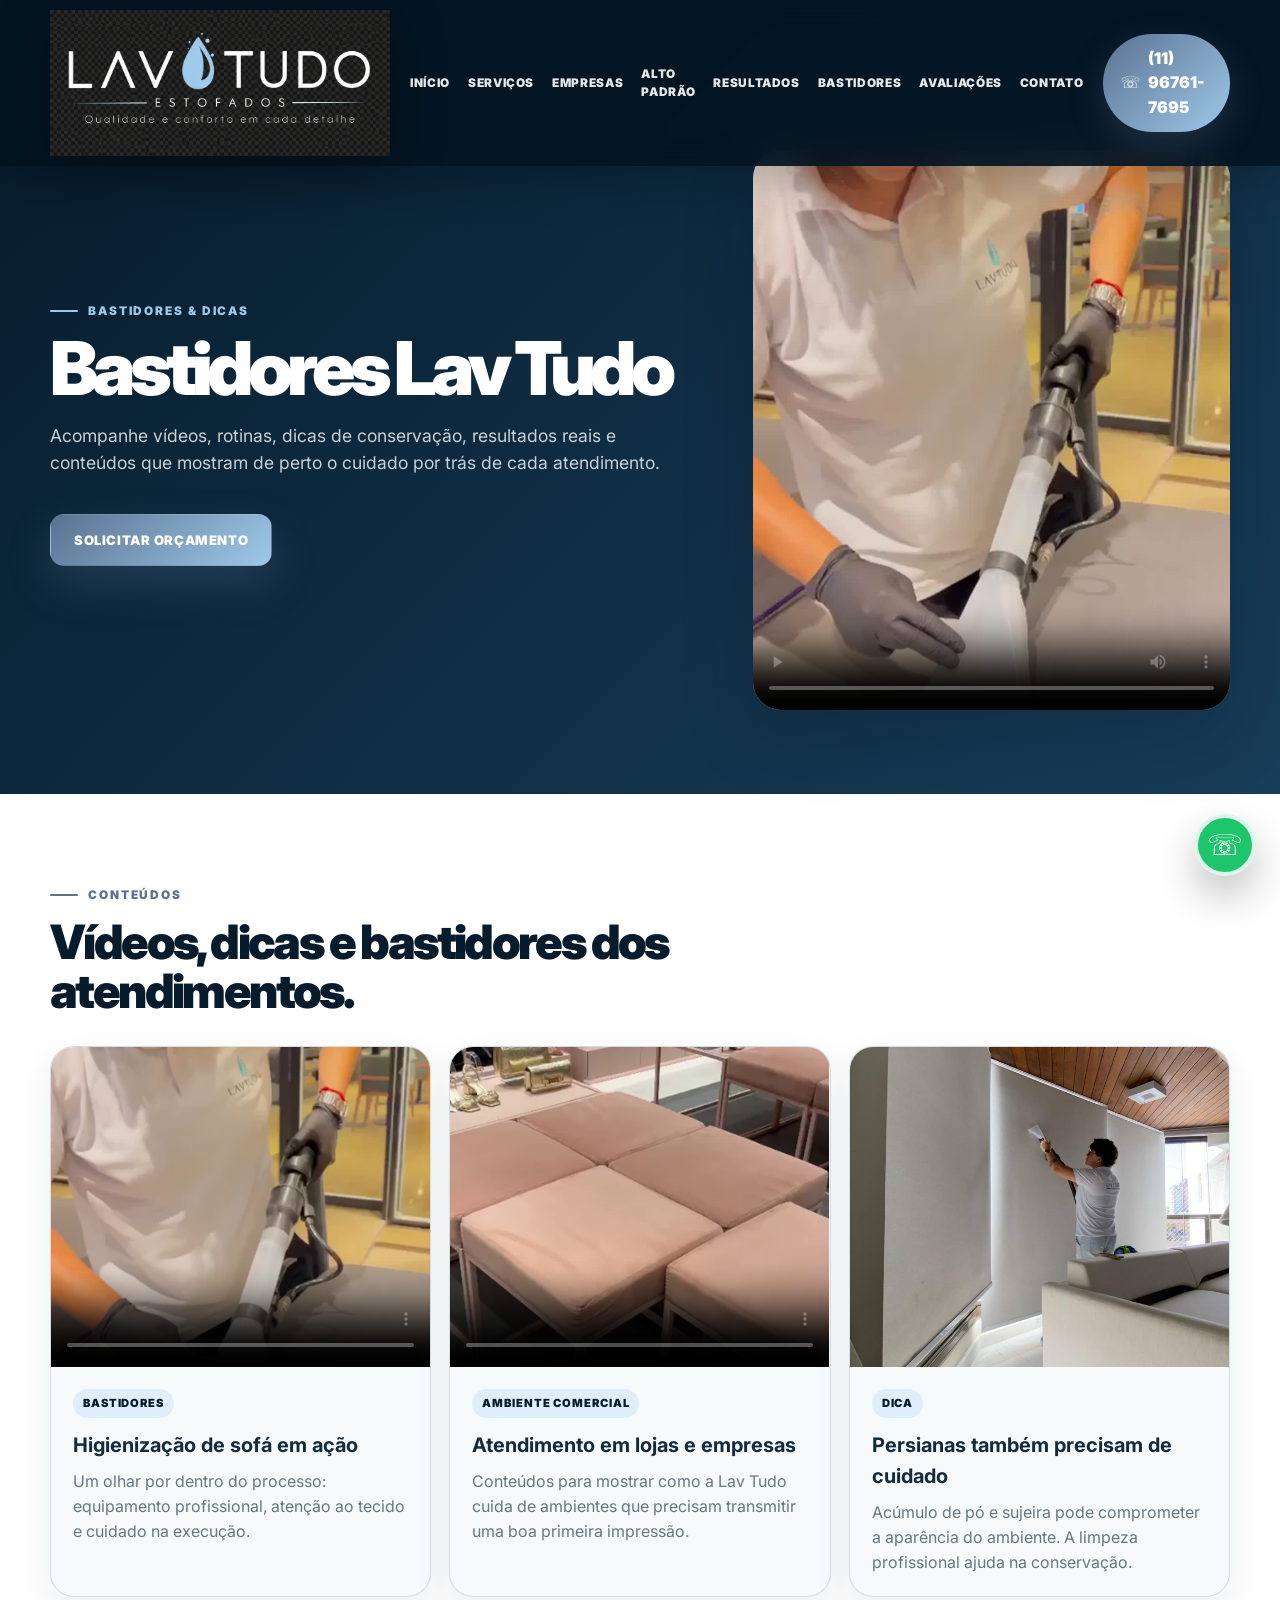
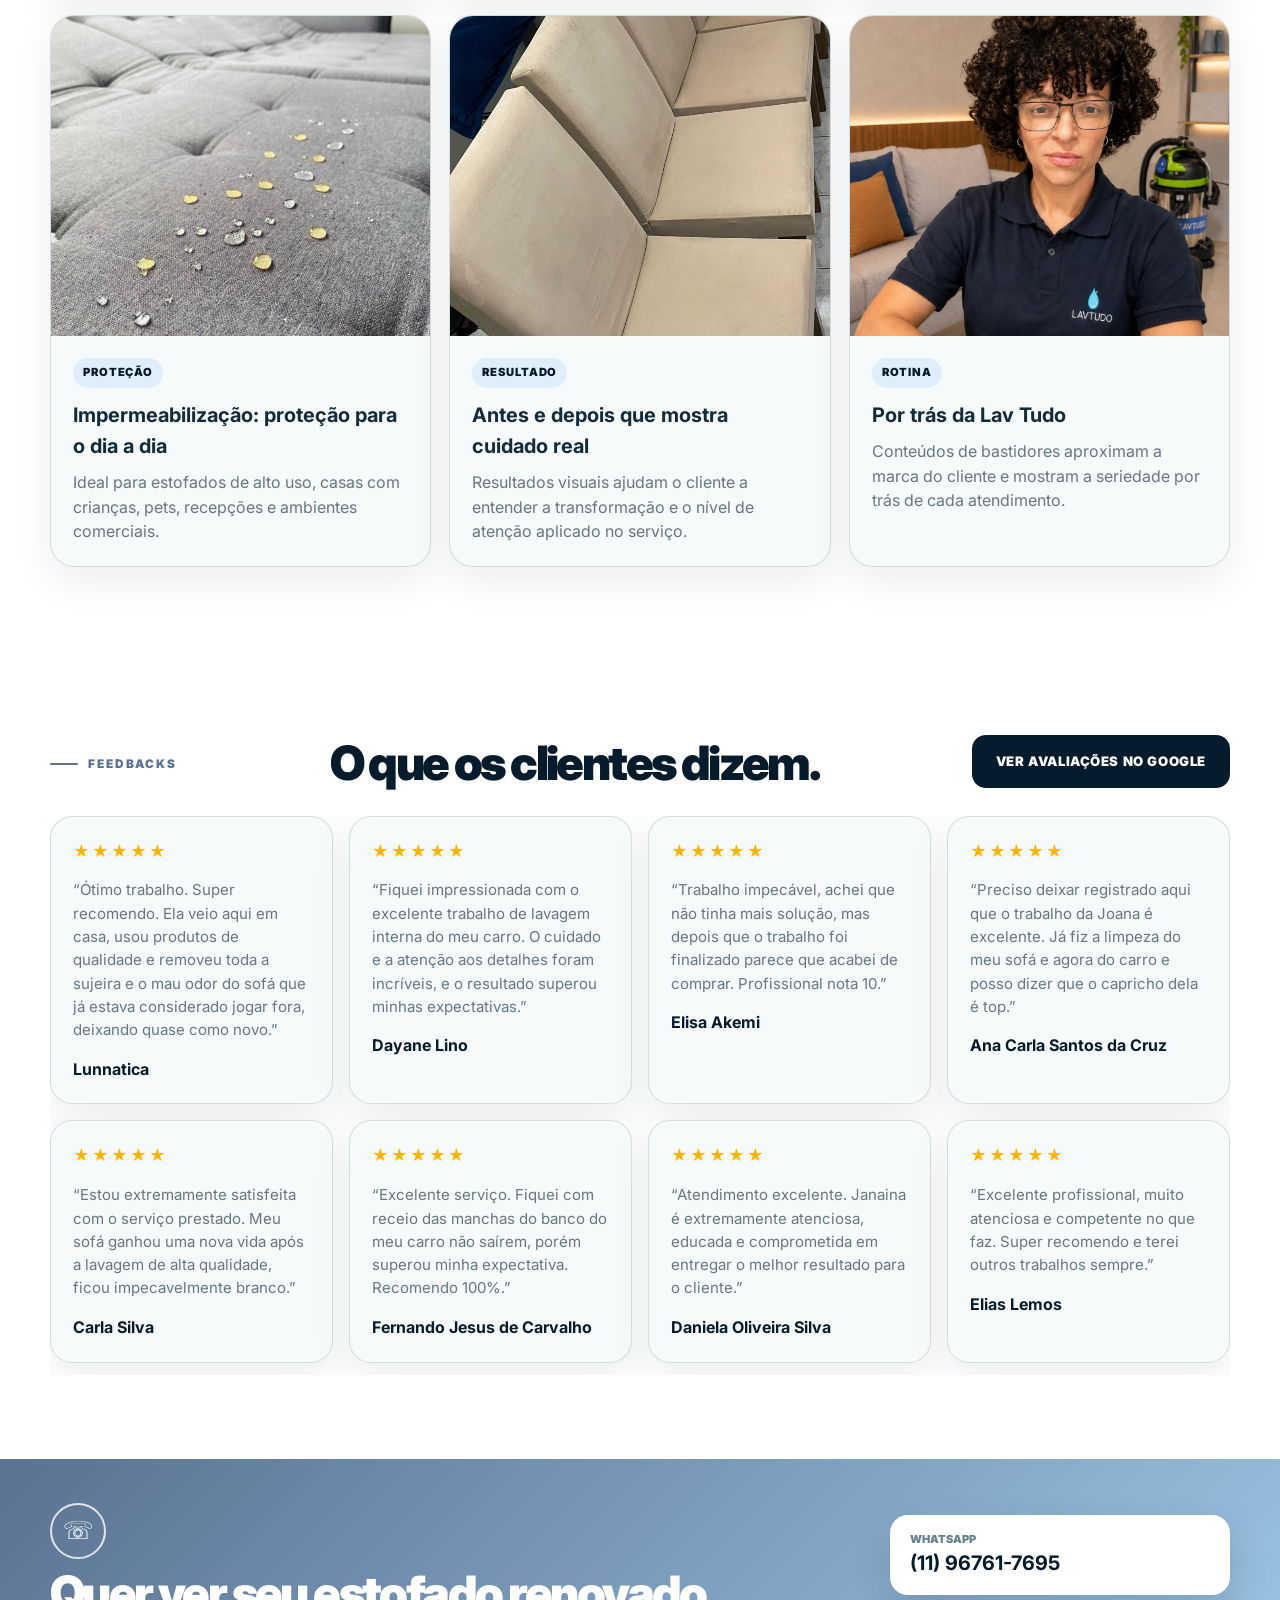
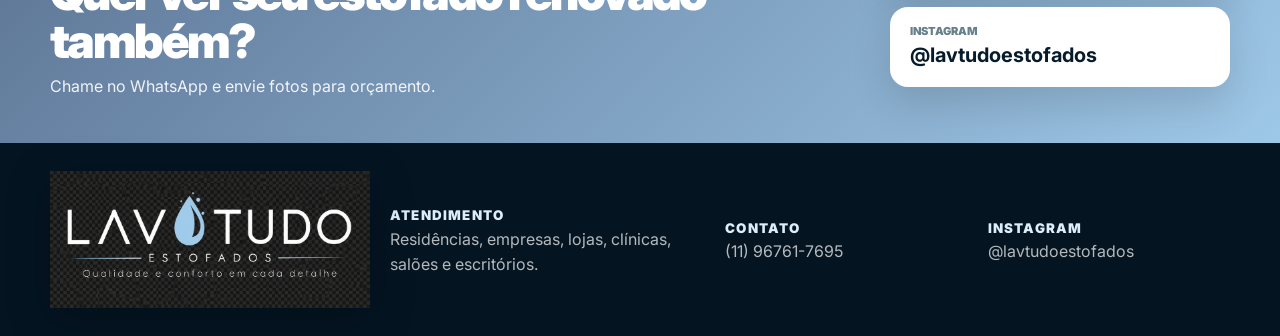
==== bastidores.html @ 79eb3417 "Site final premium Lav Tudo" ====
<!DOCTYPE html>
<html lang="pt-BR">
<head>
  
<meta charset="UTF-8" />
<meta name="viewport" content="width=device-width, initial-scale=1.0" />
<meta name="theme-color" content="#5c7494" />
<link rel="preconnect" href="https://fonts.googleapis.com" />
<link rel="preconnect" href="https://fonts.gstatic.com" crossorigin />
<link href="https://fonts.googleapis.com/css2?family=Inter:wght@400;500;600;700;800;900&display=swap" rel="stylesheet" />
<link rel="stylesheet" href="style.css" />

  <meta name="description" content="Bastidores, vídeos, dicas e resultados da Lav Tudo Estofados." />
  <title>Bastidores Lav Tudo | Vídeos, dicas e resultados</title>
</head>
<body class="inner-page">
  <a class="skip-link" href="#conteudo">Pular para o conteúdo</a>
  
<header class="site-header" id="topo">
  <div class="container nav-wrap">
    <a href="index.html#inicio" class="brand brand-logo-fluid" aria-label="Lav Tudo Estofados">
      <img src="assets/img/logo-lavtudo-fluida.png" alt="Lav Tudo Estofados - Qualidade e conforto em cada detalhe" class="brand-full-logo" />
    </a>
    <button class="menu-toggle" type="button" aria-label="Abrir menu" aria-expanded="false" aria-controls="menuPrincipal"><span></span><span></span><span></span></button>
    <nav class="main-nav" id="menuPrincipal" aria-label="Menu principal">
      <a href="index.html#inicio">Início</a>
      <a href="index.html#servicos">Serviços</a>
      <a href="index.html#empresas">Empresas</a>
          <a href="index.html#alto-padrao">Alto padrão</a>
      <a href="index.html#resultados">Resultados</a>
      <a href="bastidores.html">Bastidores</a>
      <a href="index.html#depoimentos">Avaliações</a>
      <a href="index.html#contato">Contato</a>
    </nav>
    <a class="header-cta" href="https://wa.me/5511967617695?text=Ol%C3%A1!%20Vim%20pelo%20site%20da%20Lav%20Tudo%20Estofados%20e%20gostaria%20de%20solicitar%20um%20or%C3%A7amento.%20Posso%20enviar%20fotos%20do%20item%20ou%20ambiente%3F" target="_blank" rel="noopener"><span>☏</span> (11) 96761-7695</a>
  </div>
</header>

  <main id="conteudo">
    <section class="blog-hero">
      <div class="container blog-hero-grid">
        <div class="reveal"><span class="kicker">Bastidores & Dicas</span><h1>Bastidores Lav Tudo</h1><p>Acompanhe vídeos, rotinas, dicas de conservação, resultados reais e conteúdos que mostram de perto o cuidado por trás de cada atendimento.</p><a class="btn btn-primary" href="https://wa.me/5511967617695?text=Ol%C3%A1!%20Vim%20pelo%20site%20da%20Lav%20Tudo%20Estofados%20e%20gostaria%20de%20solicitar%20um%20or%C3%A7amento.%20Posso%20enviar%20fotos%20do%20item%20ou%20ambiente%3F" target="_blank" rel="noopener">Solicitar orçamento</a></div>
        <div class="blog-hero-video reveal"><video controls preload="metadata" poster="assets/img/poster-limpeza-sofa.jpg"><source src="assets/videos/bastidores-limpeza-sofa.mp4" type="video/mp4"></video></div>
      </div>
    </section>

    <section class="blog-list-section">
      <div class="container">
        <div class="blog-list-head reveal"><span class="kicker dark">Conteúdos</span><h2>Vídeos, dicas e bastidores dos atendimentos.</h2></div>
        <div class="blog-grid">
<article class="blog-card reveal">
  <video controls preload="metadata" poster="assets/img/poster-limpeza-sofa.jpg"><source src="assets/videos/bastidores-limpeza-sofa.mp4" type="video/mp4"></video>
  <div><span>Bastidores</span><h3>Higienização de sofá em ação</h3><p>Um olhar por dentro do processo: equipamento profissional, atenção ao tecido e cuidado na execução.</p></div>
</article>
<article class="blog-card reveal">
  <video controls preload="metadata" poster="assets/img/poster-ambiente-comercial.jpg"><source src="assets/videos/bastidores-ambiente-comercial.mp4" type="video/mp4"></video>
  <div><span>Ambiente comercial</span><h3>Atendimento em lojas e empresas</h3><p>Conteúdos para mostrar como a Lav Tudo cuida de ambientes que precisam transmitir uma boa primeira impressão.</p></div>
</article>
<article class="blog-card reveal">
  <img src="assets/img/persiana-limpeza.jpg" alt="Limpeza de persianas" />
  <div><span>Dica</span><h3>Persianas também precisam de cuidado</h3><p>Acúmulo de pó e sujeira pode comprometer a aparência do ambiente. A limpeza profissional ajuda na conservação.</p></div>
</article>
<article class="blog-card reveal">
  <img src="assets/img/impermeabilizacao-gotas.jpg" alt="Impermeabilização" />
  <div><span>Proteção</span><h3>Impermeabilização: proteção para o dia a dia</h3><p>Ideal para estofados de alto uso, casas com crianças, pets, recepções e ambientes comerciais.</p></div>
</article>
<article class="blog-card reveal">
  <img src="assets/img/cadeiras-bege-depois.jpg" alt="Cadeiras após higienização" />
  <div><span>Resultado</span><h3>Antes e depois que mostra cuidado real</h3><p>Resultados visuais ajudam o cliente a entender a transformação e o nível de atenção aplicado no serviço.</p></div>
</article>
<article class="blog-card reveal">
  <img src="assets/img/sobre-joana-premium.jpg" alt="Profissional Lav Tudo" />
  <div><span>Rotina</span><h3>Por trás da Lav Tudo</h3><p>Conteúdos de bastidores aproximam a marca do cliente e mostram a seriedade por trás de cada atendimento.</p></div>
</article>
</div>
      </div>
    </section>

    <section class="testimonials-section">
      <div class="container">
        <div class="testimonials-head reveal"><span class="kicker dark">Feedbacks</span><h2>O que os clientes dizem.</h2><a class="btn btn-dark" href="https://www.google.com/maps/search/?api=1&query=LavTudo+Estofados+S%C3%A3o+Paulo" target="_blank" rel="noopener">Ver avaliações no Google</a></div>
        <div class="testimonial-carousel">
<article class="testimonial-card reveal">
  <div class="stars">★★★★★</div>
  <p>“Ótimo trabalho. Super recomendo. Ela veio aqui em casa, usou produtos de qualidade e removeu toda a sujeira e o mau odor do sofá que já estava considerado jogar fora, deixando quase como novo.”</p>
  <strong>Lunnatica</strong>
</article>

<article class="testimonial-card reveal">
  <div class="stars">★★★★★</div>
  <p>“Fiquei impressionada com o excelente trabalho de lavagem interna do meu carro. O cuidado e a atenção aos detalhes foram incríveis, e o resultado superou minhas expectativas.”</p>
  <strong>Dayane Lino</strong>
</article>

<article class="testimonial-card reveal">
  <div class="stars">★★★★★</div>
  <p>“Trabalho impecável, achei que não tinha mais solução, mas depois que o trabalho foi finalizado parece que acabei de comprar. Profissional nota 10.”</p>
  <strong>Elisa Akemi</strong>
</article>

<article class="testimonial-card reveal">
  <div class="stars">★★★★★</div>
  <p>“Preciso deixar registrado aqui que o trabalho da Joana é excelente. Já fiz a limpeza do meu sofá e agora do carro e posso dizer que o capricho dela é top.”</p>
  <strong>Ana Carla Santos da Cruz</strong>
</article>

<article class="testimonial-card reveal">
  <div class="stars">★★★★★</div>
  <p>“Estou extremamente satisfeita com o serviço prestado. Meu sofá ganhou uma nova vida após a lavagem de alta qualidade, ficou impecavelmente branco.”</p>
  <strong>Carla Silva</strong>
</article>

<article class="testimonial-card reveal">
  <div class="stars">★★★★★</div>
  <p>“Excelente serviço. Fiquei com receio das manchas do banco do meu carro não saírem, porém superou minha expectativa. Recomendo 100%.”</p>
  <strong>Fernando Jesus de Carvalho</strong>
</article>

<article class="testimonial-card reveal">
  <div class="stars">★★★★★</div>
  <p>“Atendimento excelente. Janaina é extremamente atenciosa, educada e comprometida em entregar o melhor resultado para o cliente.”</p>
  <strong>Daniela Oliveira Silva</strong>
</article>

<article class="testimonial-card reveal">
  <div class="stars">★★★★★</div>
  <p>“Excelente profissional, muito atenciosa e competente no que faz. Super recomendo e terei outros trabalhos sempre.”</p>
  <strong>Elias Lemos</strong>
</article></div>
      </div>
    </section>

    <section class="final-cta">
      <div class="container final-grid">
        <div><span class="whatsapp-mark">☏</span><h2>Quer ver seu estofado renovado também?</h2><p>Chame no WhatsApp e envie fotos para orçamento.</p></div>
        <div class="contact-cards"><a href="https://wa.me/5511967617695?text=Ol%C3%A1!%20Vim%20pelo%20site%20da%20Lav%20Tudo%20Estofados%20e%20gostaria%20de%20solicitar%20um%20or%C3%A7amento.%20Posso%20enviar%20fotos%20do%20item%20ou%20ambiente%3F" target="_blank" rel="noopener"><small>WhatsApp</small><strong>(11) 96761-7695</strong></a><a href="https://www.instagram.com/lavtudoestofados" target="_blank" rel="noopener"><small>Instagram</small><strong>@lavtudoestofados</strong></a></div>
      </div>
    </section>
  </main>
  
<footer class="site-footer">
  <div class="container footer-grid">
    <a href="index.html#inicio" class="footer-logo footer-logo-fluid" aria-label="Lav Tudo Estofados">
      <img src="assets/img/logo-lavtudo-fluida.png" alt="Lav Tudo Estofados - Qualidade e conforto em cada detalhe" />
    </a>
    <div><small>Atendimento</small><p>Residências, empresas, lojas, clínicas, salões e escritórios.</p></div>
    <div><small>Contato</small><p>(11) 96761-7695</p></div>
    <div><small>Instagram</small><p>@lavtudoestofados</p></div>
  </div>
</footer>
<a class="floating-whatsapp" href="https://wa.me/5511967617695?text=Ol%C3%A1!%20Vim%20pelo%20site%20da%20Lav%20Tudo%20Estofados%20e%20gostaria%20de%20solicitar%20um%20or%C3%A7amento.%20Posso%20enviar%20fotos%20do%20item%20ou%20ambiente%3F" target="_blank" rel="noopener" aria-label="Chamar no WhatsApp">☏</a>
<div class="lightbox" aria-hidden="true" role="dialog" aria-label="Visualizador de imagem">
  <button class="lightbox-close" type="button" aria-label="Fechar imagem">×</button>
  <img src="" alt="" />
</div>

  <script src="script.js"></script>
</body>
</html>
---- style.css ----
:root{
  --blue-brand:#5b7292;
  --blue-soft:#9ec8e8;
  --blue-ice:#dfeefa;
  --navy:#061b2b;
  --navy2:#082b45;
  --deep:#041421;
  --cyan:#9ec8e8;
  --cyan2:#dceefb;
  --gold:#df9b43;
  --paper:#f4f6f8;
  --white:#fff;
  --text:#132b3a;
  --muted:#647783;
  --line:rgba(8,43,69,.14);
  --shadow:0 26px 70px rgba(4,20,33,.22);
  --radius:26px;
  --container:1180px;
}
*{box-sizing:border-box}
html{scroll-behavior:smooth}
body{margin:0;font-family:Inter,system-ui,-apple-system,BlinkMacSystemFont,"Segoe UI",sans-serif;background:var(--paper);color:var(--text);line-height:1.55;overflow-x:hidden}
body.menu-open,body.lightbox-open{overflow:hidden}
img,video{display:block;max-width:100%}
a{text-decoration:none;color:inherit}
button,input,summary{font:inherit}
.container{width:min(var(--container),calc(100% - 42px));margin:auto}
.skip-link{position:absolute;left:-999px;top:12px;z-index:999;background:var(--cyan);color:#001;padding:10px 14px;border-radius:10px}.skip-link:focus{left:12px}
.site-header{position:fixed;inset:0 0 auto;z-index:100;transition:background .25s,box-shadow .25s,backdrop-filter .25s}
.site-header.scrolled,.inner-page .site-header{background:rgba(4,20,33,.92);backdrop-filter:blur(16px);box-shadow:0 16px 40px rgba(0,0,0,.22)}
.nav-wrap{height:82px;display:flex;align-items:center;gap:25px}
.brand{display:flex;align-items:center;gap:12px;color:#fff;min-width:max-content}.brand-icon{width:34px;height:45px;object-fit:contain}
.brand strong{display:block;font-size:1.34rem;line-height:1;font-weight:900;letter-spacing:.06em}.brand small{display:block;margin-top:5px;color:var(--cyan2);font-weight:800;letter-spacing:.42em;font-size:.59rem}
.main-nav{display:flex;justify-content:center;align-items:center;gap:20px;flex:1}.main-nav a{color:#fff;text-transform:uppercase;font-size:.74rem;font-weight:900;letter-spacing:.055em;opacity:.9;position:relative;padding:8px 0}.main-nav a::after{content:"";position:absolute;left:0;bottom:3px;width:0;height:2px;border-radius:99px;background:var(--cyan);transition:.25s}.main-nav a:hover::after,.main-nav a.active::after{width:100%}
.header-cta{display:flex;align-items:center;gap:8px;color:#fff;background:linear-gradient(135deg,var(--blue-brand),var(--blue-soft));border-radius:999px;padding:12px 17px;font-weight:900;box-shadow:0 12px 34px rgba(92,116,148,.28)}
.menu-toggle{display:none;margin-left:auto;width:46px;height:46px;border:1px solid rgba(255,255,255,.28);background:rgba(255,255,255,.08);border-radius:14px}.menu-toggle span{display:block;width:22px;height:2px;background:#fff;border-radius:10px;margin:5px auto;transition:.25s}
.hero{min-height:790px;position:relative;display:grid;align-items:center;background:var(--deep);overflow:hidden}.hero-media,.hero-media img{position:absolute;inset:0;width:100%;height:100%}.hero-media img{object-fit:cover;object-position:center;filter:saturate(1.02) contrast(1.05)}
.hero-overlay{position:absolute;inset:0;background:linear-gradient(90deg,rgba(4,20,33,.96) 0%,rgba(4,20,33,.84) 35%,rgba(4,20,33,.38) 65%,rgba(4,20,33,.12) 100%),radial-gradient(circle at 15% 18%,rgba(158,200,232,.22),transparent 30%)}
.hero-inner{position:relative;z-index:2;padding-top:78px;display:grid;grid-template-columns:1fr 360px;gap:40px;align-items:end}.hero-copy{max-width:720px;color:#fff}
.kicker{display:inline-flex;align-items:center;gap:10px;margin-bottom:14px;text-transform:uppercase;font-weight:950;font-size:.74rem;letter-spacing:.16em;color:var(--cyan)}.kicker::before{content:"";width:28px;height:2px;background:currentColor;border-radius:999px}.kicker.dark{color:var(--blue-brand)}
.hero h1,.blog-hero h1{margin:0;font-size:clamp(2.65rem,5.8vw,5.95rem);line-height:.94;letter-spacing:-.075em;font-weight:950}.hero p{margin:24px 0 0;max-width:590px;color:rgba(255,255,255,.9);font-size:1.13rem}
.hero-actions{display:flex;gap:15px;flex-wrap:wrap;margin-top:34px}.btn{display:inline-flex;align-items:center;justify-content:center;border-radius:14px;padding:15px 23px;border:1px solid transparent;text-transform:uppercase;font-size:.82rem;font-weight:950;letter-spacing:.045em;transition:transform .2s,box-shadow .2s,background .2s}.btn:hover{transform:translateY(-2px)}.btn-primary{background:linear-gradient(135deg,var(--blue-brand),var(--blue-soft));color:#fff;box-shadow:0 18px 42px rgba(92,116,148,.28)}.btn-outline{border-color:rgba(255,255,255,.46);color:#fff;background:rgba(255,255,255,.06);backdrop-filter:blur(10px)}.btn-dark{background:var(--navy);color:#fff}
.hero-card{background:rgba(255,255,255,.96);border-radius:24px;padding:22px;box-shadow:var(--shadow)}.hero-card img{width:100%;max-height:135px;object-fit:contain}.hero-card p{margin:16px 0 0;color:var(--muted);font-weight:700}
.stats-band{background:var(--navy);color:#fff;padding:34px 0}.stats-grid{display:grid;grid-template-columns:repeat(4,1fr);gap:0}.stat{padding:10px 26px;border-right:1px solid rgba(255,255,255,.14)}.stat:last-child{border-right:0}.stat span{display:block;color:var(--cyan);font-weight:950;font-size:1rem;margin-bottom:8px}.stat strong{display:block;text-transform:uppercase;font-size:.87rem;letter-spacing:.04em;line-height:1.25}.stat p{margin:7px 0 0;color:rgba(255,255,255,.68);font-size:.86rem}
.section{padding:86px 0}.intro-section{background:#fff}.split-intro{display:grid;grid-template-columns:.95fr 1fr;gap:70px;align-items:end}h2{margin:0;color:var(--navy);font-size:clamp(2rem,3.7vw,3.65rem);line-height:1.03;letter-spacing:-.055em;font-weight:950}.intro-text p,.vlog-home p{margin:0;color:var(--muted);font-size:1.12rem}
.services-showcase{background:#f7fafb;padding:84px 0}.section-head{max-width:800px;margin-bottom:32px}.service-layout{display:grid;grid-template-columns:1.18fr .86fr .86fr;grid-auto-rows:220px;gap:16px}.service-card{position:relative;overflow:hidden;border-radius:22px;background:var(--navy);box-shadow:0 18px 44px rgba(8,43,69,.15);border:1px solid rgba(255,255,255,.65)}.service-card img{width:100%;height:100%;object-fit:cover;transition:transform .6s}.service-card:hover img{transform:scale(1.055)}.service-card::after{content:"";position:absolute;inset:0;background:linear-gradient(0deg,rgba(4,20,33,.82),rgba(4,20,33,.08) 62%)}.service-card strong{position:absolute;left:18px;right:18px;bottom:17px;z-index:2;color:#fff;font-size:1.03rem}.service-card.feature{grid-row:span 2}.service-card.feature div{position:absolute;left:24px;right:24px;bottom:24px;z-index:2;color:#fff}.service-card.feature small{display:inline-block;background:var(--blue-brand);border-radius:999px;padding:5px 10px;font-weight:900;text-transform:uppercase;font-size:.68rem;margin-bottom:10px}.service-card.feature strong{position:static;display:block;font-size:1.55rem}.service-card.feature p{margin:8px 0 0;color:rgba(255,255,255,.76)}.text-card{padding:24px;background:linear-gradient(135deg,var(--navy),#102f49);display:flex;flex-direction:column;justify-content:flex-end}.text-card::after{display:none}.text-card strong{position:static;color:#fff;font-size:1.35rem;line-height:1.18}.text-card a{margin-top:18px;color:var(--cyan2);font-weight:950}
.enterprise-section{background:var(--navy);color:#fff;padding:76px 0}.enterprise-grid{display:grid;grid-template-columns:1fr 1fr .78fr;gap:18px;align-items:stretch}.enterprise-main,.enterprise-side{position:relative;overflow:hidden;border-radius:24px;background:#09263d;min-height:430px}.enterprise-main img,.enterprise-side img{width:100%;height:100%;object-fit:cover}.enterprise-copy{display:flex;flex-direction:column;justify-content:center;padding:42px;border-radius:24px;background:linear-gradient(135deg,#09263d,#173d5a)}.enterprise-copy h2{color:#fff}.enterprise-copy p{color:rgba(255,255,255,.76);margin:18px 0 24px}.segment-row{display:flex;flex-wrap:wrap;gap:10px}.segment-row span{border:1px solid rgba(220,238,251,.45);border-radius:999px;padding:8px 12px;font-weight:850;font-size:.8rem}.enterprise-side div{position:absolute;left:18px;right:18px;bottom:18px;background:linear-gradient(135deg,var(--blue-brand),var(--blue-soft));border-radius:18px;padding:18px;color:#fff;font-weight:950;box-shadow:0 18px 35px rgba(0,0,0,.22)}
.waterproof-section{display:grid;grid-template-columns:1.04fr .96fr;background:#fff}.waterproof-photo{min-height:540px;overflow:hidden}.waterproof-photo img{width:100%;height:100%;object-fit:cover}.waterproof-copy{padding:86px max(32px,calc((100vw - var(--container))/2)) 70px 70px;align-self:center}.waterproof-copy p{color:var(--muted);margin:18px 0 26px}.mini-benefits{display:grid;grid-template-columns:repeat(2,1fr);gap:12px}.mini-benefits span{border:1px solid var(--line);background:#f7fbfb;border-radius:16px;padding:15px;font-weight:850;color:var(--navy)}.mini-benefits span::before{content:"✓";color:var(--blue-brand);margin-right:8px}
.results-section{background:linear-gradient(135deg,var(--navy),#052338);color:#fff;padding:80px 0}.results-top{max-width:820px;margin-bottom:30px}.results-top h2{color:#fff}.results-top p{color:rgba(255,255,255,.7)}.comparison-grid.clean-comparison{display:grid;grid-template-columns:1fr 1fr;gap:22px}.compare-card{background:rgba(255,255,255,.07);border:1px solid rgba(255,255,255,.14);border-radius:24px;padding:14px;box-shadow:0 18px 44px rgba(0,0,0,.18)}.compare-wrap{position:relative;overflow:hidden;border-radius:18px;aspect-ratio:16/10;background:#081e30}.compare-wrap img{position:absolute;inset:0;width:100%;height:100%;object-fit:cover;object-position:center}.compare-before{position:absolute;inset:0;width:50%;overflow:hidden;border-right:3px solid #fff;z-index:2}.compare-before img{width:100%;min-width:100%;max-width:none}.compare-range{position:absolute;inset:0;width:100%;height:100%;opacity:0;cursor:ew-resize;z-index:5}.tag{position:absolute;z-index:4;top:14px;background:rgba(4,20,33,.84);color:#fff;border:1px solid rgba(255,255,255,.28);padding:7px 11px;border-radius:999px;font-size:.72rem;font-weight:950;text-transform:uppercase}.tag.before{left:14px}.tag.after{right:14px}.compare-info{padding:16px 4px 2px}.compare-info strong{display:block;color:#fff;font-size:1.25rem;margin-bottom:6px}.compare-info p{margin:0;color:rgba(255,255,255,.68)}
.vlog-home{background:#fff}.vlog-home-grid{display:grid;grid-template-columns:.8fr 1.2fr;gap:38px;align-items:center}.vlog-home .btn{margin-top:26px}.video-strip{display:grid;grid-template-columns:1fr 1fr;gap:16px}.video-strip article{background:#f7fafb;border:1px solid var(--line);border-radius:24px;padding:12px;box-shadow:0 16px 42px rgba(8,43,69,.10)}.video-strip video{width:100%;aspect-ratio:9/16;max-height:430px;object-fit:cover;border-radius:18px;background:#000}.video-strip strong{display:block;padding:12px 4px 2px}
.gallery-section{background:#fff;padding:84px 0}.gallery-title{max-width:760px;margin-bottom:24px}.filter-tabs{display:flex;flex-wrap:wrap;gap:10px;margin-bottom:24px}.filter-tabs button{border:1px solid var(--line);background:#fff;color:var(--navy);border-radius:999px;padding:10px 16px;font-weight:900;cursor:pointer;transition:.2s}.filter-tabs button.active,.filter-tabs button:hover{background:var(--navy);color:#fff;border-color:var(--navy)}.gallery-masonry{display:grid;grid-template-columns:1.2fr .8fr .8fr;grid-auto-rows:210px;gap:14px}.gallery-item{border:0;padding:0;border-radius:22px;overflow:hidden;background:#eee;cursor:pointer;box-shadow:0 16px 42px rgba(8,43,69,.12);transition:transform .25s,opacity .25s}.gallery-item:hover{transform:translateY(-3px)}.gallery-item img{width:100%;height:100%;object-fit:cover}.gallery-item:first-child{grid-row:span 2}.gallery-item:nth-child(3){grid-row:span 2}.gallery-item.hide{display:none}
.about-process{display:block;background:#f1f7f8;padding:82px 0}.about-process-grid{display:grid;grid-template-columns:1.1fr .9fr;gap:20px;align-items:stretch}.about-block{display:grid;grid-template-columns:.92fr 1.08fr;min-height:560px;border-radius:28px;overflow:hidden;background:#fff;box-shadow:0 20px 58px rgba(8,43,69,.10)}.about-photo{margin:0;min-height:560px;background:#d8e6e9;overflow:hidden}.about-photo img{width:100%;height:100%;object-fit:cover;object-position:center}.about-text{padding:66px 50px;align-self:center}.about-text p{color:var(--muted);margin:18px 0}.about-text ul{padding:0;margin:22px 0 0;list-style:none}.about-text li{font-weight:850;color:var(--navy);margin:10px 0}.about-text li::before{content:"✓";color:var(--blue-brand);margin-right:10px}.process-block{border-radius:28px;padding:58px 44px;background:linear-gradient(135deg,var(--navy),#173d5a);color:#fff;box-shadow:0 20px 58px rgba(8,43,69,.14)}.process-block h2{color:#fff}.steps{display:grid;gap:16px;margin-top:24px}.steps article{display:grid;grid-template-columns:58px 1fr;align-items:flex-start;gap:16px;padding:16px;border:1px solid rgba(255,255,255,.12);border-radius:20px;background:rgba(255,255,255,.055)}.steps span{width:58px;height:58px;background:var(--blue-soft);color:var(--navy);border-radius:50%;display:grid;place-items:center;font-weight:950;font-size:1.25rem}.steps strong{display:block;color:#fff;line-height:1.2}.steps p{margin:6px 0 0;color:rgba(255,255,255,.72)}
.testimonials-section{background:#fff;padding:84px 0}.testimonials-head{display:flex;align-items:end;justify-content:space-between;gap:24px;margin-bottom:28px}.testimonials-head h2{max-width:680px}.testimonial-carousel{display:grid;grid-template-columns:repeat(4,minmax(260px,1fr));gap:16px;overflow-x:auto;scroll-snap-type:x mandatory;padding-bottom:12px}.testimonial-card{min-width:260px;scroll-snap-align:start;background:#f7fafb;border:1px solid var(--line);border-radius:22px;padding:22px;box-shadow:0 14px 38px rgba(8,43,69,.08)}.stars{color:#ffb400;letter-spacing:2px;font-weight:900}.testimonial-card p{color:var(--muted);font-size:.94rem}.testimonial-card strong{color:var(--navy)}
.faq-section{background:#fff;padding:78px 0}.faq-grid{display:grid;grid-template-columns:.8fr 1.2fr;gap:48px;align-items:start}.faq-copy p{color:var(--muted)}.accordion{display:grid;gap:12px}details{background:#f9fcfc;border:1px solid var(--line);border-radius:18px;overflow:hidden}summary{list-style:none;padding:21px 23px;cursor:pointer;font-weight:950;color:var(--navy);display:flex;justify-content:space-between;gap:20px}summary::-webkit-details-marker{display:none}summary::after{content:"+";color:var(--blue-brand);font-size:1.35rem}details[open] summary::after{content:"–"}details p{margin:0;padding:0 23px 21px;color:var(--muted)}
.final-cta{background:linear-gradient(135deg,var(--blue-brand),var(--blue-soft));color:#fff;padding:44px 0}.final-grid{display:grid;grid-template-columns:1fr auto;gap:34px;align-items:center}.final-cta h2{color:#fff}.final-cta p{margin:8px 0 0;color:rgba(255,255,255,.9)}.whatsapp-mark{width:56px;height:56px;display:grid;place-items:center;border:2px solid rgba(255,255,255,.8);border-radius:50%;font-size:1.55rem;margin-bottom:10px}.contact-cards{display:grid;gap:12px;min-width:340px}.contact-cards a{background:#fff;color:var(--navy);border-radius:18px;padding:16px 20px;box-shadow:0 18px 40px rgba(0,0,0,.13)}.contact-cards small{display:block;text-transform:uppercase;color:#67808b;font-weight:950;font-size:.69rem}.contact-cards strong{font-size:1.25rem}
.site-footer{background:var(--deep);color:#fff;padding:28px 0}.footer-grid{display:grid;grid-template-columns:1.1fr 1.3fr 1fr 1fr;gap:20px;align-items:center}.footer-grid p{margin:0;color:rgba(255,255,255,.7)}.footer-grid small{color:var(--cyan2);text-transform:uppercase;font-weight:900;letter-spacing:.09em}.footer-logo{display:flex;align-items:center;gap:12px}.footer-logo img{width:32px}.footer-logo strong{display:block}.footer-logo small{letter-spacing:.26em;font-size:.5rem}
.floating-whatsapp{position:fixed;right:24px;bottom:24px;z-index:130;width:62px;height:62px;border-radius:50%;display:grid;place-items:center;background:#1ec66b;color:#fff;font-size:1.8rem;border:4px solid rgba(255,255,255,.85);box-shadow:0 20px 40px rgba(0,0,0,.24)}
.lightbox{position:fixed;inset:0;z-index:200;background:rgba(4,20,33,.92);display:none;place-items:center;padding:24px}.lightbox.open{display:grid}.lightbox img{max-width:min(1100px,94vw);max-height:86vh;border-radius:22px;box-shadow:var(--shadow);object-fit:contain}.lightbox-close{position:absolute;right:24px;top:20px;width:48px;height:48px;border:0;border-radius:50%;background:#fff;color:var(--navy);font-size:2rem;cursor:pointer}
.blog-hero{padding:150px 0 84px;background:linear-gradient(135deg,var(--navy),#173d5a);color:#fff}.blog-hero-grid{display:grid;grid-template-columns:.9fr .65fr;gap:42px;align-items:center}.blog-hero h1{color:#fff}.blog-hero p{color:rgba(255,255,255,.78);font-size:1.1rem;max-width:640px}.blog-hero .btn{margin-top:20px}.blog-hero-video video{width:100%;max-height:560px;aspect-ratio:9/16;object-fit:cover;border-radius:28px;box-shadow:var(--shadow);background:#000}.blog-list-section{padding:84px 0;background:#fff}.blog-list-head{max-width:780px;margin-bottom:30px}.blog-grid{display:grid;grid-template-columns:repeat(3,1fr);gap:18px}.blog-card{background:#f7fafb;border:1px solid var(--line);border-radius:24px;overflow:hidden;box-shadow:0 14px 38px rgba(8,43,69,.08)}.blog-card img,.blog-card video{width:100%;height:320px;object-fit:cover;background:#000}.blog-card div{padding:22px}.blog-card span{display:inline-flex;background:var(--blue-ice);color:var(--navy);font-weight:900;text-transform:uppercase;font-size:.7rem;letter-spacing:.08em;border-radius:999px;padding:6px 10px}.blog-card h3{font-size:1.25rem;margin:12px 0 8px}.blog-card p{color:var(--muted);margin:0}
.reveal{opacity:0;transform:translateY(24px);transition:opacity .7s ease,transform .7s ease}.reveal.in-view{opacity:1;transform:none}@media (prefers-reduced-motion:reduce){*{scroll-behavior:auto!important;transition:none!important}.reveal{opacity:1;transform:none}}
@media(max-width:1120px){.header-cta{display:none}.main-nav{gap:14px}.main-nav a{font-size:.7rem}.service-layout{grid-template-columns:1fr 1fr}.enterprise-grid{grid-template-columns:1fr 1fr}.enterprise-copy{grid-column:1/-1;order:3}.about-process-grid{grid-template-columns:1fr}.blog-grid{grid-template-columns:1fr 1fr}.hero-inner{grid-template-columns:1fr}.hero-card{max-width:430px}}
@media(max-width:860px){.container{width:min(100% - 28px,var(--container))}.nav-wrap{height:72px}.menu-toggle{display:block}.main-nav{position:fixed;left:14px;right:14px;top:72px;display:grid;gap:0;background:rgba(4,20,33,.98);border:1px solid rgba(255,255,255,.13);border-radius:22px;padding:12px;box-shadow:var(--shadow);opacity:0;visibility:hidden;pointer-events:none;transform:translateY(-10px);transition:.22s}.main-nav.open{opacity:1;visibility:visible;pointer-events:auto;transform:none}.main-nav a{padding:14px 10px;border-bottom:1px solid rgba(255,255,255,.08)}.main-nav a:last-child{border-bottom:0}.hero{min-height:720px;align-items:end}.hero-media img{object-position:center}.hero-overlay{background:linear-gradient(0deg,rgba(4,20,33,.98) 0%,rgba(4,20,33,.82) 48%,rgba(4,20,33,.36) 100%)}.hero-inner{padding:116px 0 52px}.hero h1,.blog-hero h1{font-size:clamp(2.5rem,10vw,4.2rem)}.hero p{font-size:1rem}.hero-actions .btn{width:100%}.stats-grid{grid-template-columns:1fr}.stat{border-right:0;border-bottom:1px solid rgba(255,255,255,.14);padding:20px 0}.split-intro,.faq-grid,.vlog-home-grid,.blog-hero-grid{grid-template-columns:1fr;gap:24px}.section,.services-showcase,.gallery-section,.faq-section,.testimonials-section,.blog-list-section{padding:62px 0}.service-layout{grid-template-columns:1fr;grid-auto-rows:245px}.service-card.feature{grid-row:auto}.enterprise-grid{grid-template-columns:1fr}.enterprise-main,.enterprise-side{min-height:330px}.enterprise-copy{order:initial;padding:34px 24px}.waterproof-section{grid-template-columns:1fr}.waterproof-photo{min-height:340px}.waterproof-copy{padding:42px 22px}.mini-benefits{grid-template-columns:1fr}.comparison-grid.clean-comparison{grid-template-columns:1fr}.vlog-home-grid .video-strip{grid-template-columns:1fr 1fr}.gallery-masonry{grid-template-columns:1fr;grid-auto-rows:240px}.gallery-item:first-child,.gallery-item:nth-child(3){grid-row:auto}.about-block{grid-template-columns:1fr;min-height:auto}.about-photo{min-height:0;aspect-ratio:4/4.3}.about-text,.process-block{padding:38px 24px}.testimonials-head{display:block}.testimonials-head .btn{margin-top:20px}.final-grid{grid-template-columns:1fr}.contact-cards{min-width:0}.footer-grid{grid-template-columns:1fr}.blog-grid{grid-template-columns:1fr}.blog-card img,.blog-card video{height:300px}}
@media(max-width:560px){.brand strong{font-size:1.05rem}.brand small{letter-spacing:.28em}.brand-icon{width:30px}.hero{min-height:700px}.hero-card{display:none}.compare-wrap{aspect-ratio:4/4.4}.video-strip{grid-template-columns:1fr!important}.floating-whatsapp{width:58px;height:58px;right:16px;bottom:16px}.blog-card img,.blog-card video{height:260px}.blog-hero{padding-top:120px}}


/* ===== Correções finais de logo/branding ===== */
.brand{gap:14px;min-width:max-content;align-items:center}
.brand-mark{width:48px;height:48px;border-radius:16px;display:grid;place-items:center;background:linear-gradient(180deg,rgba(255,255,255,.12),rgba(255,255,255,.04));box-shadow:inset 0 1px 0 rgba(255,255,255,.08),0 10px 24px rgba(0,0,0,.18);padding:7px;flex:0 0 auto}
.brand-mark svg{width:100%;height:100%;display:block}
.brand-text{display:flex;flex-direction:column;line-height:1}
.brand strong{display:block;font-size:1.05rem;line-height:1;font-weight:950;letter-spacing:.04em}
.brand small{display:block;margin-top:5px;color:var(--cyan2);font-weight:800;letter-spacing:.34em;font-size:.58rem}
.brand-icon{display:none !important}
.footer-logo{display:flex;align-items:center;gap:12px}
.footer-logo .brand-mark{width:40px;height:40px;border-radius:13px;background:rgba(255,255,255,.08);box-shadow:none;padding:6px}
.footer-logo strong{display:block;font-size:1rem;letter-spacing:.04em}
.footer-logo small{display:block;margin-top:4px;color:var(--cyan2);font-weight:800;letter-spacing:.28em;font-size:.5rem}
.site-header .brand:hover .brand-mark{transform:translateY(-1px)}
/* ===== Ajuste visual do bloco de comparação ===== */
.compare-card .compare-wrap{background:#0b2031}
.compare-card .compare-info strong{display:block;font-size:1.05rem}
.compare-card .compare-info p{margin:.35rem 0 0;color:rgba(255,255,255,.78)}
@media(max-width:560px){
  .brand-mark{width:42px;height:42px;border-radius:14px;padding:6px}
  .brand strong{font-size:.96rem}
  .brand small{font-size:.52rem;letter-spacing:.26em}
}


/* =========================================================
   VERSÃO FINAL - LOGO FLUIDA E ANTES/DEPOIS PREMIUM
   ========================================================= */

/* Logo real, nítida e natural no cabeçalho */
.brand-logo-fluid{
  display:flex !important;
  align-items:center !important;
  justify-content:center !important;
  width:232px;
  max-width:232px;
  min-width:232px;
  height:58px;
  padding:8px 14px !important;
  border-radius:18px;
  background:rgba(255,255,255,.98);
  box-shadow:0 14px 34px rgba(0,0,0,.18), inset 0 1px 0 rgba(255,255,255,.9);
  border:1px solid rgba(255,255,255,.55);
  overflow:hidden;
  transition:transform .25s ease, box-shadow .25s ease, background .25s ease;
}
.brand-logo-fluid:hover{
  transform:translateY(-1px);
  box-shadow:0 18px 42px rgba(0,0,0,.22), inset 0 1px 0 rgba(255,255,255,.9);
}
.brand-full-logo{
  width:100%;
  height:100%;
  object-fit:contain;
  object-position:center;
  display:block;
  transform:scale(1.18);
}
.brand-logo-fluid .brand-mark,
.brand-logo-fluid .brand-text,
.brand-logo-fluid .brand-icon{
  display:none !important;
}

/* Rodapé com logo legível */
.footer-logo-fluid{
  display:flex !important;
  align-items:center;
  justify-content:center;
  width:220px;
  height:62px;
  padding:9px 14px;
  border-radius:18px;
  background:#fff;
  overflow:hidden;
}
.footer-logo-fluid img{
  width:100%;
  height:100%;
  object-fit:contain;
  transform:scale(1.16);
}
.footer-logo-fluid .brand-mark,
.footer-logo-fluid span:not(.brand-mark){
  display:none !important;
}

/* Cabeçalho mais equilibrado com logo maior */
.nav-wrap{
  gap:22px;
}
.main-nav{
  gap:18px;
}

/* Resultados premium */
.comparison-grid-premium{
  display:grid !important;
  grid-template-columns:1fr 1fr;
  gap:24px;
  align-items:stretch;
}
.compare-card-feature{
  grid-column:auto;
}
.compare-card{
  position:relative;
  overflow:hidden;
  background:linear-gradient(180deg,rgba(255,255,255,.105),rgba(255,255,255,.055));
  border:1px solid rgba(255,255,255,.18);
  border-radius:28px;
  padding:16px;
  box-shadow:0 24px 58px rgba(0,0,0,.22);
}
.compare-card::before{
  content:"";
  position:absolute;
  inset:0;
  pointer-events:none;
  background:radial-gradient(circle at 20% 0%,rgba(158,200,232,.18),transparent 28%);
}
.compare-wrap{
  position:relative;
  isolation:isolate;
  overflow:hidden;
  border-radius:22px;
  background:#081e30;
  aspect-ratio:16/10;
  box-shadow:inset 0 0 0 1px rgba(255,255,255,.12);
}
.compare-wrap.sofa-wide{
  aspect-ratio:16/11.2;
}
.compare-wrap img{
  position:absolute;
  inset:0;
  width:100%;
  height:100%;
  object-fit:cover;
  object-position:center;
}
.compare-before{
  position:absolute;
  inset:0;
  width:50%;
  overflow:hidden;
  border-right:3px solid rgba(255,255,255,.96);
  z-index:2;
  box-shadow:8px 0 22px rgba(0,0,0,.16);
}
.compare-before img{
  height:100%;
  width:100%;
  min-width:100%;
  max-width:none;
  object-fit:cover;
}
.compare-range{
  position:absolute;
  inset:0;
  width:100%;
  height:100%;
  opacity:0;
  cursor:ew-resize;
  z-index:7;
}
.slider-handle{
  position:absolute;
  left:50%;
  top:50%;
  z-index:6;
  transform:translate(-50%,-50%);
  width:52px;
  height:52px;
  border-radius:999px;
  display:grid;
  place-items:center;
  background:rgba(255,255,255,.96);
  color:#082b45;
  font-weight:950;
  font-size:1.35rem;
  line-height:1;
  box-shadow:0 16px 36px rgba(0,0,0,.28);
  border:3px solid rgba(158,200,232,.88);
  pointer-events:none;
}
.tag{
  top:16px;
  padding:8px 13px;
  background:rgba(4,20,33,.88);
  border:1px solid rgba(255,255,255,.30);
  box-shadow:0 10px 24px rgba(0,0,0,.18);
}
.compare-info{
  position:relative;
  z-index:1;
  padding:18px 6px 4px;
}
.compare-info strong{
  font-size:1.22rem !important;
  letter-spacing:-.02em;
}
.compare-info p{
  color:rgba(255,255,255,.76) !important;
  margin:.4rem 0 0 !important;
}

/* Ajustes mobile */
@media(max-width:1120px){
  .brand-logo-fluid{
    width:210px;
    min-width:210px;
    max-width:210px;
  }
  .main-nav{
    gap:12px;
  }
}
@media(max-width:900px){
  .comparison-grid-premium{
    grid-template-columns:1fr;
  }
  .compare-wrap.sofa-wide,
  .compare-wrap{
    aspect-ratio:4/3.15;
  }
}
@media(max-width:860px){
  .brand-logo-fluid{
    width:196px;
    min-width:196px;
    max-width:196px;
    height:54px;
  }
}
@media(max-width:560px){
  .brand-logo-fluid{
    width:170px;
    min-width:170px;
    max-width:170px;
    height:48px;
    border-radius:15px;
    padding:7px 11px !important;
  }
  .brand-full-logo{
    transform:scale(1.18);
  }
  .compare-wrap.sofa-wide,
  .compare-wrap{
    aspect-ratio:4/4.35;
  }
  .slider-handle{
    width:44px;
    height:44px;
    font-size:1.1rem;
  }
  .compare-info strong{
    font-size:1.08rem !important;
  }
}


/* =========================================================
   AJUSTE FINAL - LOGO COMPLETA TRANSPARENTE E MAIS FLUIDA
   ========================================================= */
.site-header{
  background:linear-gradient(180deg,rgba(4,20,33,.38) 0%,rgba(4,20,33,.08) 72%,transparent 100%);
}
.site-header.scrolled,
.inner-page .site-header{
  background:rgba(4,20,33,.92);
}
.nav-wrap{
  min-height:94px;
  height:auto;
  padding:10px 0;
  gap:20px;
}
.brand-logo-fluid{
  width:340px !important;
  max-width:340px !important;
  min-width:340px !important;
  height:auto !important;
  padding:0 !important;
  background:transparent !important;
  box-shadow:none !important;
  border:none !important;
  border-radius:0 !important;
  overflow:visible !important;
  justify-content:flex-start !important;
}
.brand-full-logo{
  width:100% !important;
  height:auto !important;
  object-fit:contain !important;
  object-position:left center !important;
  display:block;
  transform:none !important;
  filter:drop-shadow(0 12px 26px rgba(0,0,0,.30));
}
.hero-card{
  padding:24px;
}
.hero-card img{
  width:100%;
  max-height:155px;
  object-fit:contain;
  object-position:left center;
}
.footer-grid{
  align-items:center;
}
.footer-logo-fluid{
  width:320px !important;
  max-width:100%;
  height:auto !important;
  padding:0 !important;
  background:transparent !important;
  border-radius:0 !important;
  overflow:visible !important;
  justify-content:flex-start;
}
.footer-logo-fluid img{
  width:100% !important;
  height:auto !important;
  object-fit:contain;
  transform:none !important;
  filter:drop-shadow(0 10px 22px rgba(0,0,0,.22));
}
.compare-info strong{
  font-size:1.16rem !important;
}
.compare-info p{
  line-height:1.55;
}
@media(max-width:1120px){
  .nav-wrap{
    min-height:88px;
  }
  .brand-logo-fluid{
    width:300px !important;
    max-width:300px !important;
    min-width:300px !important;
  }
  .footer-logo-fluid{
    width:280px !important;
  }
}
@media(max-width:860px){
  .nav-wrap{
    min-height:76px;
    padding:8px 0;
  }
  .brand-logo-fluid{
    width:230px !important;
    max-width:230px !important;
    min-width:230px !important;
  }
  .footer-logo-fluid{
    width:240px !important;
  }
}
@media(max-width:560px){
  .brand-logo-fluid{
    width:195px !important;
    max-width:195px !important;
    min-width:195px !important;
  }
  .footer-logo-fluid{
    width:210px !important;
  }
}


/* =========================================================
   FINAL PREMIUM ALTO PADRÃO - CURADORIA LAV TUDO
   ========================================================= */
.premium-section{position:relative;padding:110px 0;background:radial-gradient(circle at 15% 10%,rgba(158,200,232,.16),transparent 32%),linear-gradient(180deg,#f7f4ee 0%,#fff 54%,#eff7fb 100%);color:#071928;overflow:hidden}
.premium-section:before{content:"";position:absolute;inset:0;background:linear-gradient(90deg,rgba(218,160,70,.10),transparent 32%,rgba(158,200,232,.13));pointer-events:none}
.premium-head{position:relative;z-index:1;max-width:820px}.premium-head h2{color:#071928;max-width:760px}.premium-head p{color:#526273}
.premium-showcase{position:relative;z-index:1;display:grid;grid-template-columns:minmax(0,1.35fr) minmax(320px,.65fr);gap:26px;align-items:stretch;margin-top:42px}
.premium-hero-card{min-height:610px;border-radius:34px;overflow:hidden;position:relative;background:#071928;box-shadow:0 34px 90px rgba(7,25,40,.22)}
.premium-hero-card img{width:100%;height:100%;min-height:610px;object-fit:cover;display:block;transform:scale(1.015)}
.premium-hero-card:after{content:"";position:absolute;inset:0;background:linear-gradient(180deg,transparent 40%,rgba(4,20,33,.86))}
.premium-overlay{position:absolute;left:32px;right:32px;bottom:30px;z-index:2;color:#fff;max-width:660px}
.premium-overlay span{display:inline-flex;margin-bottom:12px;padding:8px 13px;border-radius:999px;background:rgba(158,200,232,.18);border:1px solid rgba(255,255,255,.20);color:#dff7ff;font-size:.76rem;text-transform:uppercase;letter-spacing:.14em;font-weight:900}
.premium-overlay h3{margin:0 0 10px;font-size:clamp(1.9rem,3.2vw,3.4rem);line-height:.98;letter-spacing:-.055em}
.premium-overlay p{margin:0;color:rgba(255,255,255,.80);max-width:560px;font-size:1.02rem}
.premium-side-grid{display:grid;gap:18px}
.premium-mini-card{position:relative;overflow:hidden;min-height:188px;border-radius:28px;background:#071928;box-shadow:0 22px 54px rgba(7,25,40,.18)}
.premium-mini-card img{position:absolute;inset:0;width:100%;height:100%;object-fit:cover;opacity:.88;transform:scale(1.02)}
.premium-mini-card:after{content:"";position:absolute;inset:0;background:linear-gradient(180deg,transparent 20%,rgba(4,20,33,.82))}
.premium-mini-card div{position:absolute;left:20px;right:20px;bottom:18px;z-index:2;color:#fff}
.premium-mini-card strong{display:block;font-size:1.08rem;letter-spacing:-.02em}.premium-mini-card small{display:block;margin-top:4px;color:rgba(255,255,255,.72);line-height:1.45}
.premium-gallery{position:relative;z-index:1;margin-top:26px;display:grid;grid-template-columns:repeat(4,1fr);gap:16px}
.premium-gallery figure{margin:0;position:relative;overflow:hidden;border-radius:24px;min-height:260px;background:#071928;box-shadow:0 18px 44px rgba(7,25,40,.12)}
.premium-gallery img{width:100%;height:100%;min-height:260px;object-fit:cover;display:block;transition:transform .5s ease}.premium-gallery figure:hover img{transform:scale(1.045)}
.premium-gallery figcaption{position:absolute;left:14px;right:14px;bottom:14px;color:#fff;font-weight:900;padding:10px 12px;border-radius:999px;background:rgba(4,20,33,.72);backdrop-filter:blur(12px);text-align:center;font-size:.88rem}
.compare-card-static img{width:100%;height:100%;object-fit:cover;position:absolute;inset:0}.compare-card-static .compare-before,.compare-card-static .compare-range,.compare-card-static .tag,.compare-card-static .slider-handle{display:none!important}
@media(max-width:1080px){.premium-showcase{grid-template-columns:1fr}.premium-side-grid{grid-template-columns:repeat(3,1fr)}.premium-mini-card{min-height:260px}.premium-gallery{grid-template-columns:repeat(2,1fr)}}
@media(max-width:720px){.premium-section{padding:82px 0}.premium-hero-card,.premium-hero-card img{min-height:520px}.premium-side-grid,.premium-gallery{grid-template-columns:1fr}.premium-mini-card,.premium-gallery figure,.premium-gallery img{min-height:300px}.premium-overlay{left:22px;right:22px;bottom:24px}}
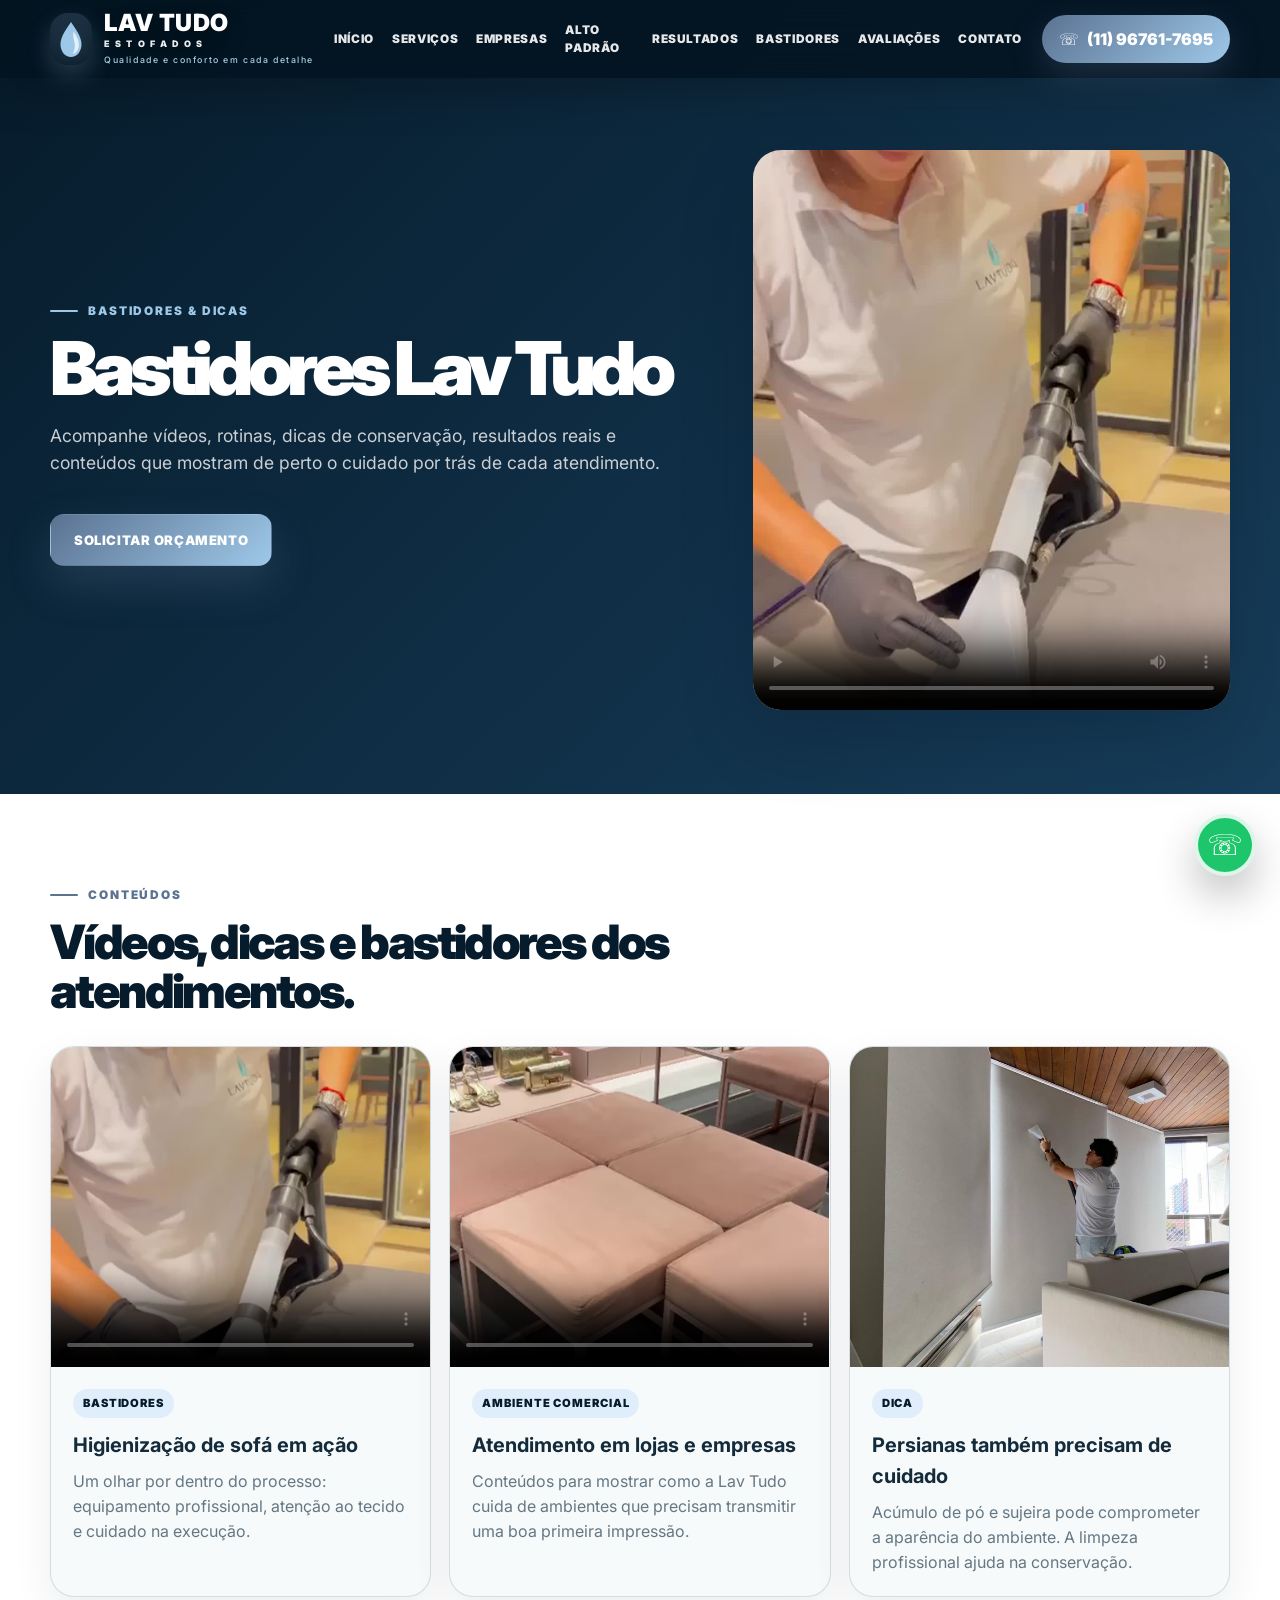
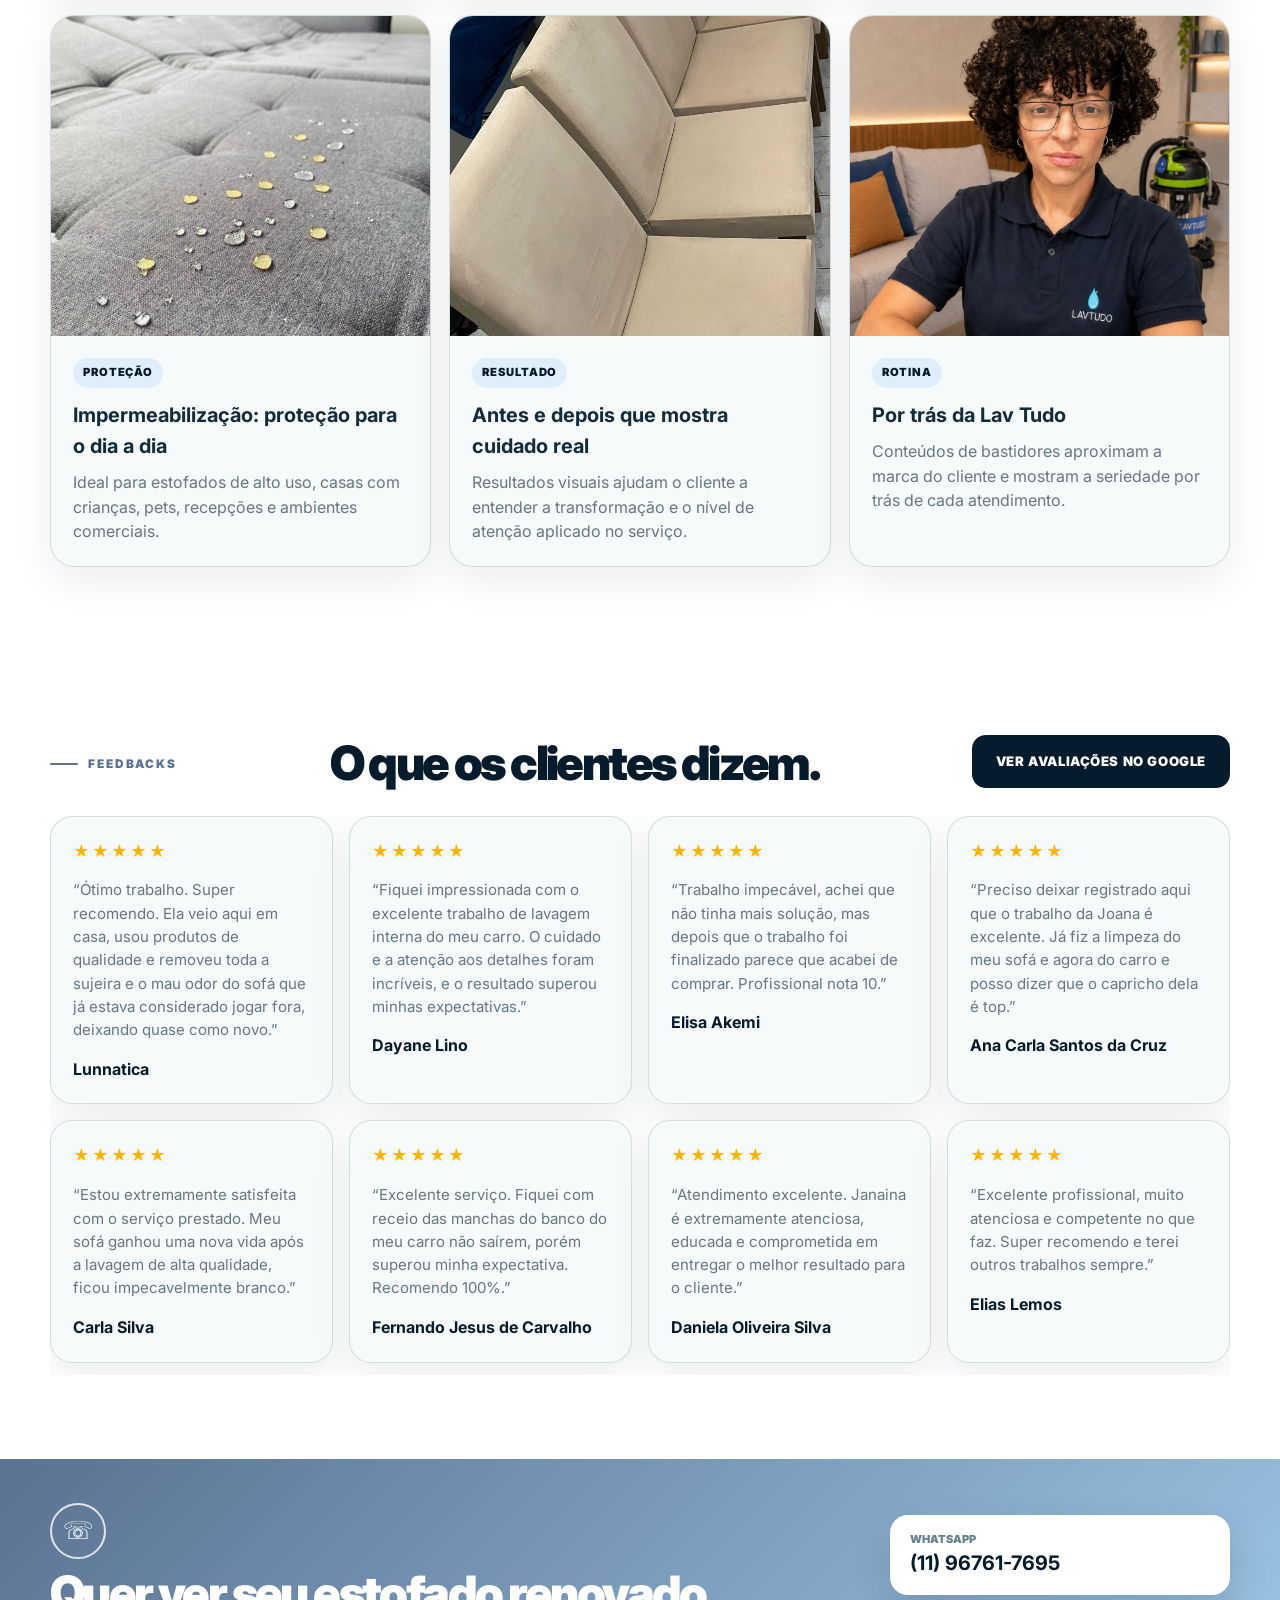
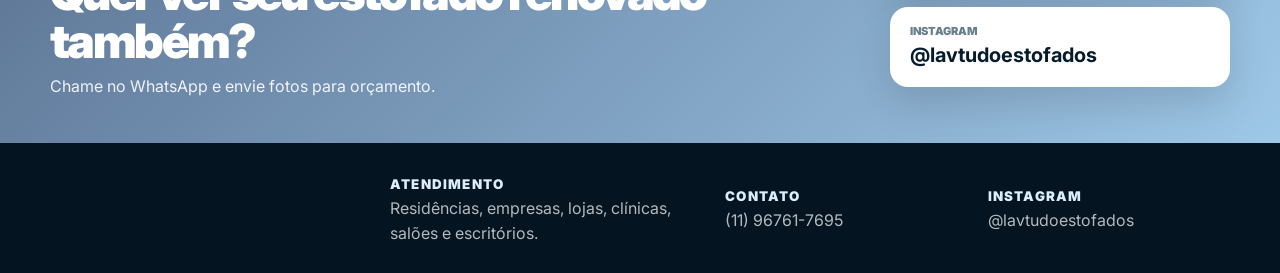
==== commit 43260655: "Corrige logo e ajusta versão premium do site" ====
--- a/bastidores.html
+++ b/bastidores.html
@@ -18,9 +18,21 @@
   
 <header class="site-header" id="topo">
   <div class="container nav-wrap">
-    <a href="index.html#inicio" class="brand brand-logo-fluid" aria-label="Lav Tudo Estofados">
-      <img src="assets/img/logo-lavtudo-fluida.png" alt="Lav Tudo Estofados - Qualidade e conforto em cada detalhe" class="brand-full-logo" />
-    </a>
+    
+        <a href="index.html#inicio" class="brand brand-clean" aria-label="Lav Tudo Estofados">
+          <span class="brand-mark" aria-hidden="true">
+            <svg viewBox="0 0 64 84" xmlns="http://www.w3.org/2000/svg">
+              <path d="M32 2C21 18 8 36 8 53c0 17 10.7 29 24 29s24-12 24-29C56 36 43 18 32 2Z" fill="#9EC8E8"/>
+              <path d="M38 24c8 12 12 20 12 31 0 10-5.2 17.7-14.2 20.8 5.2-8.7 6-18.8 3.7-29.3-1.4-6.4-3.7-13.3-1.5-22.5Z" fill="rgba(255,255,255,.72)"/>
+            </svg>
+          </span>
+          <span class="brand-copy">
+            <strong>LAV TUDO</strong>
+            <em>ESTOFADOS</em>
+            <small>Qualidade e conforto em cada detalhe</small>
+          </span>
+        </a>
+
     <button class="menu-toggle" type="button" aria-label="Abrir menu" aria-expanded="false" aria-controls="menuPrincipal"><span></span><span></span><span></span></button>
     <nav class="main-nav" id="menuPrincipal" aria-label="Menu principal">
       <a href="index.html#inicio">Início</a>
@@ -141,7 +153,7 @@
 <footer class="site-footer">
   <div class="container footer-grid">
     <a href="index.html#inicio" class="footer-logo footer-logo-fluid" aria-label="Lav Tudo Estofados">
-      <img src="assets/img/logo-lavtudo-fluida.png" alt="Lav Tudo Estofados - Qualidade e conforto em cada detalhe" />
+      
     </a>
     <div><small>Atendimento</small><p>Residências, empresas, lojas, clínicas, salões e escritórios.</p></div>
     <div><small>Contato</small><p>(11) 96761-7695</p></div>
--- a/style.css
+++ b/style.css
@@ -463,3 +463,203 @@
 .compare-card-static img{width:100%;height:100%;object-fit:cover;position:absolute;inset:0}.compare-card-static .compare-before,.compare-card-static .compare-range,.compare-card-static .tag,.compare-card-static .slider-handle{display:none!important}
 @media(max-width:1080px){.premium-showcase{grid-template-columns:1fr}.premium-side-grid{grid-template-columns:repeat(3,1fr)}.premium-mini-card{min-height:260px}.premium-gallery{grid-template-columns:repeat(2,1fr)}}
 @media(max-width:720px){.premium-section{padding:82px 0}.premium-hero-card,.premium-hero-card img{min-height:520px}.premium-side-grid,.premium-gallery{grid-template-columns:1fr}.premium-mini-card,.premium-gallery figure,.premium-gallery img{min-height:300px}.premium-overlay{left:22px;right:22px;bottom:24px}}
+
+
+/* =========================================================
+   CORREÇÃO URGENTE DA LOGO - SEM PNG QUADRICULADO
+   ========================================================= */
+.nav-wrap{
+  min-height:78px !important;
+  height:auto !important;
+  padding:10px 0 !important;
+  align-items:center !important;
+}
+
+.brand-clean{
+  display:flex !important;
+  align-items:center !important;
+  gap:12px !important;
+  width:auto !important;
+  min-width:220px !important;
+  max-width:290px !important;
+  height:auto !important;
+  padding:0 !important;
+  background:transparent !important;
+  border:0 !important;
+  border-radius:0 !important;
+  box-shadow:none !important;
+  overflow:visible !important;
+  text-decoration:none !important;
+  flex-shrink:0 !important;
+}
+
+.brand-clean::before,
+.brand-clean::after{
+  display:none !important;
+}
+
+.brand-mark{
+  width:42px !important;
+  height:52px !important;
+  min-width:42px !important;
+  display:grid !important;
+  place-items:center !important;
+  border-radius:18px !important;
+  background:linear-gradient(180deg,rgba(158,200,232,.16),rgba(158,200,232,.03)) !important;
+  box-shadow:0 10px 26px rgba(158,200,232,.16) !important;
+}
+
+.brand-mark svg{
+  width:28px !important;
+  height:auto !important;
+  display:block !important;
+  filter:drop-shadow(0 8px 16px rgba(158,200,232,.28)) !important;
+}
+
+.brand-copy{
+  display:flex !important;
+  flex-direction:column !important;
+  justify-content:center !important;
+  line-height:1 !important;
+  min-width:0 !important;
+}
+
+.brand-copy strong{
+  font-family:Inter,system-ui,-apple-system,BlinkMacSystemFont,"Segoe UI",sans-serif !important;
+  font-size:1.48rem !important;
+  line-height:.88 !important;
+  font-weight:950 !important;
+  color:#fff !important;
+  letter-spacing:.02em !important;
+  text-shadow:0 10px 22px rgba(0,0,0,.32) !important;
+  white-space:nowrap !important;
+}
+
+.brand-copy em{
+  margin-top:6px !important;
+  font-style:normal !important;
+  font-size:.56rem !important;
+  line-height:1 !important;
+  color:#ffffff !important;
+  letter-spacing:.62em !important;
+  font-weight:900 !important;
+  opacity:.92 !important;
+  white-space:nowrap !important;
+}
+
+.brand-copy small{
+  margin-top:7px !important;
+  display:block !important;
+  font-size:.55rem !important;
+  line-height:1 !important;
+  color:#bfeaff !important;
+  letter-spacing:.18em !important;
+  font-weight:500 !important;
+  white-space:nowrap !important;
+  opacity:.88 !important;
+}
+
+.brand-logo-fluid,
+.brand-full-logo{
+  display:none !important;
+}
+
+.footer-brand-clean{
+  display:flex !important;
+  align-items:center !important;
+  gap:14px !important;
+  margin-bottom:18px !important;
+  background:transparent !important;
+}
+
+.footer-brand-clean .brand-mark{
+  width:46px !important;
+  height:58px !important;
+  min-width:46px !important;
+}
+
+.footer-brand-clean .brand-mark svg{
+  width:31px !important;
+}
+
+.footer-brand-clean .brand-copy strong{
+  font-size:1.8rem !important;
+}
+
+.footer-brand-clean .brand-copy em{
+  font-size:.62rem !important;
+  letter-spacing:.66em !important;
+}
+
+.footer-brand-clean .brand-copy small{
+  font-size:.62rem !important;
+  color:#c8efff !important;
+}
+
+@media(max-width:1120px){
+  .brand-clean{
+    min-width:190px !important;
+    max-width:230px !important;
+    gap:10px !important;
+  }
+  .brand-mark{
+    width:36px !important;
+    height:46px !important;
+    min-width:36px !important;
+    border-radius:15px !important;
+  }
+  .brand-mark svg{
+    width:24px !important;
+  }
+  .brand-copy strong{
+    font-size:1.25rem !important;
+  }
+  .brand-copy em{
+    font-size:.48rem !important;
+    letter-spacing:.52em !important;
+  }
+  .brand-copy small{
+    display:none !important;
+  }
+}
+
+@media(max-width:760px){
+  .nav-wrap{
+    min-height:70px !important;
+  }
+  .brand-clean{
+    min-width:165px !important;
+    max-width:180px !important;
+  }
+  .brand-copy strong{
+    font-size:1.08rem !important;
+  }
+  .brand-copy em{
+    margin-top:5px !important;
+    font-size:.42rem !important;
+    letter-spacing:.46em !important;
+  }
+  .brand-mark{
+    width:32px !important;
+    height:40px !important;
+    min-width:32px !important;
+  }
+  .brand-mark svg{
+    width:21px !important;
+  }
+}
+
+@media(max-width:480px){
+  .brand-clean{
+    min-width:148px !important;
+    max-width:160px !important;
+    gap:8px !important;
+  }
+  .brand-copy strong{
+    font-size:.98rem !important;
+  }
+  .brand-copy em{
+    font-size:.38rem !important;
+    letter-spacing:.38em !important;
+  }
+}
